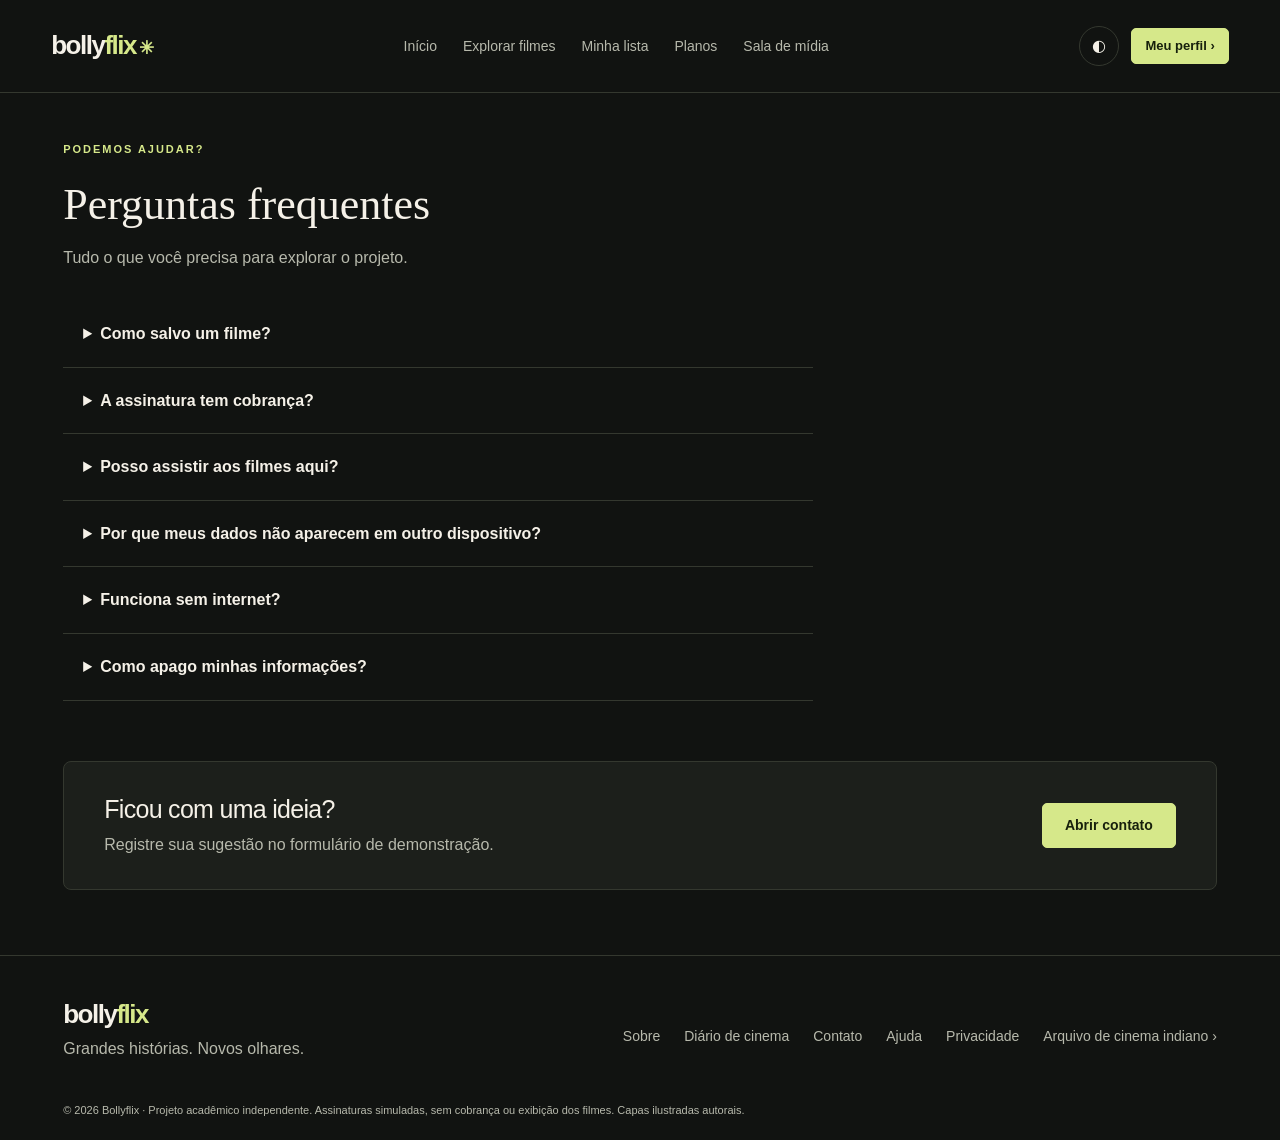
==== ajuda.html @ b646b5c5 "Cria projeto acadêmico Bollyflix com catálogo e persistência local" ====
<!doctype html>
<html lang="pt-BR">
<head>
    <meta charset="utf-8">
    <meta name="viewport" content="width=device-width, initial-scale=1">
    <meta name="description" content="Bollyflix: descubra histórias do cinema indiano. Projeto estudantil de catálogo e assinaturas simuladas.">
    <title>Ajuda · Bollyflix</title>
    <link rel="stylesheet" href="vendor/bootstrap.min.css">
    <link rel="stylesheet" href="css/style.css">
    <style>.page-kicker { letter-spacing: .18em; text-transform: uppercase; }</style>
    <script src="js/data.js" defer></script>
    <script src="js/app.js" defer></script>
</head>
<body>
    <a class="skip" href="#principal">Pular para o conteúdo</a>
    <header id="cabecalho"></header>
    <main id="principal" class="container" tabindex="-1"></main>
    <footer id="rodape"></footer>
    <div id="aviso" class="toast-message" role="status" aria-live="polite"></div>
    <noscript>Ative o JavaScript para acessar o catálogo e os recursos locais do Bollyflix.</noscript>
</body>
</html>
---- css/style.css ----
:root{--bg:#111311;--surface:#1c1f1b;--text:#f5f1e8;--muted:#b7b9ac;--line:#34382f;--accent:#d6e88a;--ink:#17200c;--danger:#ffb3aa;color-scheme:dark}*{box-sizing:border-box}body{margin:0;background:var(--bg);color:var(--text);font-family:Arial,Helvetica,sans-serif;font-size:16px;line-height:1.6}body.light{--bg:#f4f3eb;--surface:#e8e9df;--text:#1c251b;--muted:#515c4b;--line:#c4cbb9;--accent:#516a1c;--ink:#fff;--danger:#a2251d;color-scheme:light}a{color:inherit;text-decoration:none}a:hover{color:var(--accent)}button,input,select,textarea{font:inherit}button,a,input,select,textarea{touch-action:manipulation}button{cursor:pointer}.container{width:min(1280px,92%);margin:auto;max-width:1280px}header{border-bottom:1px solid var(--line)}.navbar{display:flex;align-items:center;justify-content:space-between;gap:24px;min-height:92px;padding:16px 0}.brand{font-weight:900;font-size:26px;letter-spacing:-1.5px}.brand span{color:var(--accent)}nav{display:flex;align-items:center;gap:26px}nav a{font-size:14px;color:var(--muted)}nav a[aria-current=page]{color:var(--text);border-bottom:2px solid var(--accent)}.nav-tools{display:flex;gap:12px;align-items:center}.theme{border:1px solid var(--line);background:transparent;color:var(--text);border-radius:50%;width:40px;height:40px}.btn,.button{display:inline-block;border:1px solid var(--accent);background:var(--accent);color:var(--ink);padding:11px 22px;border-radius:5px;font-weight:700;font-size:14px;text-align:center}.btn:hover,.button:hover{background:var(--text);color:var(--bg);border-color:var(--text)}.secondary{background:transparent;color:var(--text);border-color:var(--line)}.small{padding:7px 13px;font-size:13px}.hero{display:grid;grid-template-columns:1.05fr 1fr;gap:60px;align-items:center;padding:70px 0 55px}.page-kicker{color:var(--accent);font-size:11px;font-weight:700;margin-bottom:20px}.hero h1{font-family:Georgia,serif;font-size:clamp(42px,5.5vw,76px);line-height:1.06;letter-spacing:-2px;max-width:650px;margin:0 0 25px}.hero h1 em{font-weight:400;color:var(--accent)}.hero p{color:var(--muted);max-width:480px}.actions{display:flex;flex-wrap:wrap;gap:12px;margin-top:28px}.hero-art{position:relative;display:flex;align-items:center;justify-content:center;height:460px;background:radial-gradient(ellipse,#454b2b 0,transparent 68%);overflow:hidden}.hero-art img{width:46%;border:1px solid #ffffff22;border-radius:7px;box-shadow:0 25px 60px #0008;transform:rotate(-10deg);position:relative}.hero-art img+img{transform:rotate(12deg);margin-left:-35px;margin-top:35px}.hero-caption{position:absolute;bottom:2px;font-size:10px;letter-spacing:3px;color:var(--muted)}.stats{display:flex;gap:40px;margin-top:38px;color:var(--muted);font-size:12px}.stats strong{display:block;color:var(--text);font-size:23px}.section-head{display:flex;align-items:center;justify-content:space-between;gap:20px;margin:35px 0 24px}h2{font-size:25px;letter-spacing:-.7px}h3{font-size:19px}p{margin-top:0}.grid{display:grid;grid-template-columns:repeat(4,minmax(0,1fr));gap:25px}.card{background:transparent;color:var(--text);border:0;min-width:0}.poster{display:block;position:relative;overflow:hidden;border-radius:6px;background:var(--surface)}.poster img{width:100%;aspect-ratio:6/8.5;object-fit:cover;transition:transform .3s}.poster:hover img{transform:scale(1.035)}.badge-genre{position:absolute;left:12px;top:12px;font-size:10px;background:#111b;color:#fff;padding:3px 10px;border:1px solid #ffffff44;border-radius:20px}.film-info{display:flex;align-items:start;justify-content:space-between;gap:10px;margin-top:15px}.film-info h3{margin:0 0 3px}.meta{color:var(--muted);font-size:12px}.heart{background:none;border:1px solid var(--line);color:var(--text);border-radius:50%;min-width:34px;height:34px}.heart[aria-pressed=true]{background:var(--accent);color:var(--ink)}.description{color:var(--muted);font-size:13px;margin-top:12px}.band{margin:60px 0;padding:32px 40px;border:1px solid var(--line);border-radius:8px;display:flex;align-items:center;justify-content:space-between;gap:25px;background:var(--surface)}.band h2{margin-top:0}.band p{color:var(--muted);margin-bottom:0}.page-title{padding-top:48px;margin-bottom:30px}.page-title h1{font-family:Georgia,serif;font-size:44px;margin:0 0 14px}.page-title p{color:var(--muted);max-width:720px}.filters{display:flex;gap:16px;align-items:end;flex-wrap:wrap;margin-bottom:25px}.filters label{flex:1;min-width:180px}label{display:block;font-size:14px;margin-bottom:16px}input,select,textarea,.form-control,.form-select{display:block;width:100%;margin-top:8px;border:1px solid var(--line);background:var(--surface);color:var(--text);border-radius:5px;padding:12px}input::placeholder,textarea::placeholder{color:var(--muted)}input:hover,select:hover,textarea:hover{border-color:var(--muted)}input:focus,textarea:focus,select:focus{outline:2px solid var(--accent);outline-offset:3px;background:var(--surface);color:var(--text)}input:invalid:not(:placeholder-shown),textarea:invalid:not(:placeholder-shown){border-color:var(--danger)}:focus-visible{outline:2px solid var(--accent);outline-offset:4px}.panel{background:var(--surface);border:1px solid var(--line);border-radius:8px;padding:28px;margin-bottom:24px}.two-col{display:grid;grid-template-columns:1fr 1fr;gap:30px}.narrow{max-width:750px}.muted{color:var(--muted)}.empty{padding:50px;text-align:center;border:1px dashed var(--line);border-radius:8px}.plans{display:grid;grid-template-columns:repeat(3,1fr);gap:24px}.plan{position:relative;padding:30px;background:var(--surface);border:1px solid var(--line);border-radius:8px}.plan.featured{border-color:var(--accent)}.price{font-size:35px;font-weight:bold}.price small{font-size:13px;font-weight:400;color:var(--muted)}.plan ul{padding-left:20px;color:var(--muted);min-height:120px}.table-wrap{overflow-x:auto;margin:30px 0}table{width:100%;border-collapse:collapse;min-width:560px}th,td{text-align:left;border-bottom:1px solid var(--line);padding:16px}th{color:var(--accent)}.detail{display:grid;grid-template-columns:320px 1fr;gap:55px;margin:50px 0}.detail img{width:100%;border-radius:8px}.detail h1{font-family:Georgia,serif;font-size:60px}.chips{display:flex;gap:14px;flex-wrap:wrap;margin:20px 0}.chips span{border:1px solid var(--line);padding:4px 12px;font-size:13px;border-radius:4px}video,audio{width:100%;margin:18px 0}video{background:#000;max-height:420px}details{padding:20px;border-bottom:1px solid var(--line)}summary{cursor:pointer;font-weight:bold}details p{margin-top:15px;color:var(--muted)}footer{border-top:1px solid var(--line);margin-top:65px;padding:38px 0 20px}.footer-top{display:flex;justify-content:space-between;gap:30px}.footer-links{display:flex;gap:24px;flex-wrap:wrap;font-size:13px;color:var(--muted)}.fine{font-size:11px;color:var(--muted);padding-top:25px}.toast-message{position:fixed;bottom:24px;right:24px;background:var(--accent);color:var(--ink);padding:15px 24px;z-index:100;max-width:90%;border-radius:6px;display:none}.toast-message.visible{display:block}.skip{position:absolute;top:-70px;background:var(--accent);color:var(--ink);padding:12px;z-index:200}.skip:focus{top:0}.alert{background:var(--surface);color:var(--text);border:1px solid var(--line);padding:16px;border-radius:5px}.status{color:var(--accent);margin-top:14px}.note-text{white-space:pre-wrap;overflow-wrap:anywhere}#saudacao{font-size:22px}main{min-height:60vh}@media(max-width:900px){.navbar{flex-wrap:wrap;gap:12px}nav{order:3;width:100%;overflow:auto;gap:22px;padding:10px 0}.hero{gap:15px}.hero-art{height:360px}.grid{grid-template-columns:repeat(3,1fr)}.plans{gap:12px}.plan{padding:20px}.detail{grid-template-columns:250px 1fr;gap:25px}}@media(max-width:600px){.hero{grid-template-columns:1fr;padding-top:38px}.hero h1{font-size:49px}.hero-art{height:310px}.hero-art img{width:36%;max-height:270px}.grid{grid-template-columns:repeat(2,minmax(0,1fr));gap:22px 15px}.section-head h2{font-size:21px}.band{padding:25px;display:block}.band .btn{margin-top:20px}.two-col,.plans,.detail{grid-template-columns:1fr}.detail img{max-width:260px;margin:auto}.detail h1{font-size:42px}.footer-top{display:block}.footer-links{margin-top:20px}.page-title h1{font-size:36px}.stats{gap:30px}.nav-tools .btn{padding:8px 12px}.panel{padding:20px}}
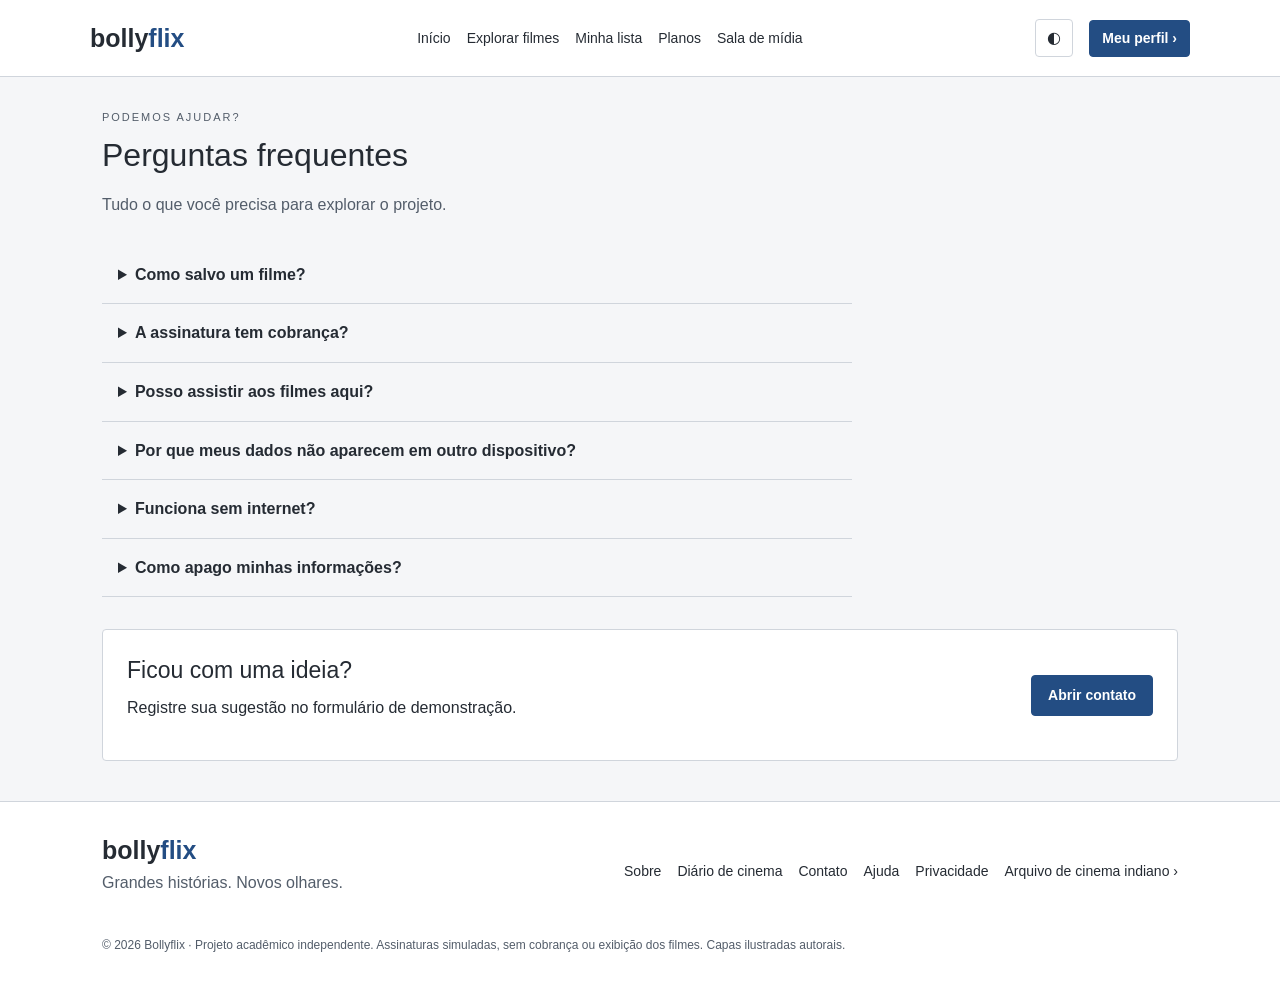
==== commit 961e470e: "Simplifica visual acadêmico e adiciona salvamento de links de prévias" ====
--- a/ajuda.html
+++ b/ajuda.html
@@ -19,4 +19,4 @@
     <div id="aviso" class="toast-message" role="status" aria-live="polite"></div>
     <noscript>Ative o JavaScript para acessar o catálogo e os recursos locais do Bollyflix.</noscript>
 </body>
-</html>+</html>
--- a/css/style.css
+++ b/css/style.css
@@ -1 +1,134 @@
-:root{--bg:#111311;--surface:#1c1f1b;--text:#f5f1e8;--muted:#b7b9ac;--line:#34382f;--accent:#d6e88a;--ink:#17200c;--danger:#ffb3aa;color-scheme:dark}*{box-sizing:border-box}body{margin:0;background:var(--bg);color:var(--text);font-family:Arial,Helvetica,sans-serif;font-size:16px;line-height:1.6}body.light{--bg:#f4f3eb;--surface:#e8e9df;--text:#1c251b;--muted:#515c4b;--line:#c4cbb9;--accent:#516a1c;--ink:#fff;--danger:#a2251d;color-scheme:light}a{color:inherit;text-decoration:none}a:hover{color:var(--accent)}button,input,select,textarea{font:inherit}button,a,input,select,textarea{touch-action:manipulation}button{cursor:pointer}.container{width:min(1280px,92%);margin:auto;max-width:1280px}header{border-bottom:1px solid var(--line)}.navbar{display:flex;align-items:center;justify-content:space-between;gap:24px;min-height:92px;padding:16px 0}.brand{font-weight:900;font-size:26px;letter-spacing:-1.5px}.brand span{color:var(--accent)}nav{display:flex;align-items:center;gap:26px}nav a{font-size:14px;color:var(--muted)}nav a[aria-current=page]{color:var(--text);border-bottom:2px solid var(--accent)}.nav-tools{display:flex;gap:12px;align-items:center}.theme{border:1px solid var(--line);background:transparent;color:var(--text);border-radius:50%;width:40px;height:40px}.btn,.button{display:inline-block;border:1px solid var(--accent);background:var(--accent);color:var(--ink);padding:11px 22px;border-radius:5px;font-weight:700;font-size:14px;text-align:center}.btn:hover,.button:hover{background:var(--text);color:var(--bg);border-color:var(--text)}.secondary{background:transparent;color:var(--text);border-color:var(--line)}.small{padding:7px 13px;font-size:13px}.hero{display:grid;grid-template-columns:1.05fr 1fr;gap:60px;align-items:center;padding:70px 0 55px}.page-kicker{color:var(--accent);font-size:11px;font-weight:700;margin-bottom:20px}.hero h1{font-family:Georgia,serif;font-size:clamp(42px,5.5vw,76px);line-height:1.06;letter-spacing:-2px;max-width:650px;margin:0 0 25px}.hero h1 em{font-weight:400;color:var(--accent)}.hero p{color:var(--muted);max-width:480px}.actions{display:flex;flex-wrap:wrap;gap:12px;margin-top:28px}.hero-art{position:relative;display:flex;align-items:center;justify-content:center;height:460px;background:radial-gradient(ellipse,#454b2b 0,transparent 68%);overflow:hidden}.hero-art img{width:46%;border:1px solid #ffffff22;border-radius:7px;box-shadow:0 25px 60px #0008;transform:rotate(-10deg);position:relative}.hero-art img+img{transform:rotate(12deg);margin-left:-35px;margin-top:35px}.hero-caption{position:absolute;bottom:2px;font-size:10px;letter-spacing:3px;color:var(--muted)}.stats{display:flex;gap:40px;margin-top:38px;color:var(--muted);font-size:12px}.stats strong{display:block;color:var(--text);font-size:23px}.section-head{display:flex;align-items:center;justify-content:space-between;gap:20px;margin:35px 0 24px}h2{font-size:25px;letter-spacing:-.7px}h3{font-size:19px}p{margin-top:0}.grid{display:grid;grid-template-columns:repeat(4,minmax(0,1fr));gap:25px}.card{background:transparent;color:var(--text);border:0;min-width:0}.poster{display:block;position:relative;overflow:hidden;border-radius:6px;background:var(--surface)}.poster img{width:100%;aspect-ratio:6/8.5;object-fit:cover;transition:transform .3s}.poster:hover img{transform:scale(1.035)}.badge-genre{position:absolute;left:12px;top:12px;font-size:10px;background:#111b;color:#fff;padding:3px 10px;border:1px solid #ffffff44;border-radius:20px}.film-info{display:flex;align-items:start;justify-content:space-between;gap:10px;margin-top:15px}.film-info h3{margin:0 0 3px}.meta{color:var(--muted);font-size:12px}.heart{background:none;border:1px solid var(--line);color:var(--text);border-radius:50%;min-width:34px;height:34px}.heart[aria-pressed=true]{background:var(--accent);color:var(--ink)}.description{color:var(--muted);font-size:13px;margin-top:12px}.band{margin:60px 0;padding:32px 40px;border:1px solid var(--line);border-radius:8px;display:flex;align-items:center;justify-content:space-between;gap:25px;background:var(--surface)}.band h2{margin-top:0}.band p{color:var(--muted);margin-bottom:0}.page-title{padding-top:48px;margin-bottom:30px}.page-title h1{font-family:Georgia,serif;font-size:44px;margin:0 0 14px}.page-title p{color:var(--muted);max-width:720px}.filters{display:flex;gap:16px;align-items:end;flex-wrap:wrap;margin-bottom:25px}.filters label{flex:1;min-width:180px}label{display:block;font-size:14px;margin-bottom:16px}input,select,textarea,.form-control,.form-select{display:block;width:100%;margin-top:8px;border:1px solid var(--line);background:var(--surface);color:var(--text);border-radius:5px;padding:12px}input::placeholder,textarea::placeholder{color:var(--muted)}input:hover,select:hover,textarea:hover{border-color:var(--muted)}input:focus,textarea:focus,select:focus{outline:2px solid var(--accent);outline-offset:3px;background:var(--surface);color:var(--text)}input:invalid:not(:placeholder-shown),textarea:invalid:not(:placeholder-shown){border-color:var(--danger)}:focus-visible{outline:2px solid var(--accent);outline-offset:4px}.panel{background:var(--surface);border:1px solid var(--line);border-radius:8px;padding:28px;margin-bottom:24px}.two-col{display:grid;grid-template-columns:1fr 1fr;gap:30px}.narrow{max-width:750px}.muted{color:var(--muted)}.empty{padding:50px;text-align:center;border:1px dashed var(--line);border-radius:8px}.plans{display:grid;grid-template-columns:repeat(3,1fr);gap:24px}.plan{position:relative;padding:30px;background:var(--surface);border:1px solid var(--line);border-radius:8px}.plan.featured{border-color:var(--accent)}.price{font-size:35px;font-weight:bold}.price small{font-size:13px;font-weight:400;color:var(--muted)}.plan ul{padding-left:20px;color:var(--muted);min-height:120px}.table-wrap{overflow-x:auto;margin:30px 0}table{width:100%;border-collapse:collapse;min-width:560px}th,td{text-align:left;border-bottom:1px solid var(--line);padding:16px}th{color:var(--accent)}.detail{display:grid;grid-template-columns:320px 1fr;gap:55px;margin:50px 0}.detail img{width:100%;border-radius:8px}.detail h1{font-family:Georgia,serif;font-size:60px}.chips{display:flex;gap:14px;flex-wrap:wrap;margin:20px 0}.chips span{border:1px solid var(--line);padding:4px 12px;font-size:13px;border-radius:4px}video,audio{width:100%;margin:18px 0}video{background:#000;max-height:420px}details{padding:20px;border-bottom:1px solid var(--line)}summary{cursor:pointer;font-weight:bold}details p{margin-top:15px;color:var(--muted)}footer{border-top:1px solid var(--line);margin-top:65px;padding:38px 0 20px}.footer-top{display:flex;justify-content:space-between;gap:30px}.footer-links{display:flex;gap:24px;flex-wrap:wrap;font-size:13px;color:var(--muted)}.fine{font-size:11px;color:var(--muted);padding-top:25px}.toast-message{position:fixed;bottom:24px;right:24px;background:var(--accent);color:var(--ink);padding:15px 24px;z-index:100;max-width:90%;border-radius:6px;display:none}.toast-message.visible{display:block}.skip{position:absolute;top:-70px;background:var(--accent);color:var(--ink);padding:12px;z-index:200}.skip:focus{top:0}.alert{background:var(--surface);color:var(--text);border:1px solid var(--line);padding:16px;border-radius:5px}.status{color:var(--accent);margin-top:14px}.note-text{white-space:pre-wrap;overflow-wrap:anywhere}#saudacao{font-size:22px}main{min-height:60vh}@media(max-width:900px){.navbar{flex-wrap:wrap;gap:12px}nav{order:3;width:100%;overflow:auto;gap:22px;padding:10px 0}.hero{gap:15px}.hero-art{height:360px}.grid{grid-template-columns:repeat(3,1fr)}.plans{gap:12px}.plan{padding:20px}.detail{grid-template-columns:250px 1fr;gap:25px}}@media(max-width:600px){.hero{grid-template-columns:1fr;padding-top:38px}.hero h1{font-size:49px}.hero-art{height:310px}.hero-art img{width:36%;max-height:270px}.grid{grid-template-columns:repeat(2,minmax(0,1fr));gap:22px 15px}.section-head h2{font-size:21px}.band{padding:25px;display:block}.band .btn{margin-top:20px}.two-col,.plans,.detail{grid-template-columns:1fr}.detail img{max-width:260px;margin:auto}.detail h1{font-size:42px}.footer-top{display:block}.footer-links{margin-top:20px}.page-title h1{font-size:36px}.stats{gap:30px}.nav-tools .btn{padding:8px 12px}.panel{padding:20px}}
+:root {
+    --bg: #20242a;
+    --surface: #2b3038;
+    --text: #f1f3f5;
+    --muted: #c0c7d0;
+    --line: #555e6b;
+    --accent: #a9caff;
+    --ink: #152237;
+    --danger: #ffb4b4;
+    color-scheme: dark;
+}
+body.light {
+    --bg: #f5f6f8;
+    --surface: #ffffff;
+    --text: #252b33;
+    --muted: #535d6a;
+    --line: #d0d5dc;
+    --accent: #234d83;
+    --ink: #ffffff;
+    --danger: #b22424;
+    color-scheme: light;
+}
+* { box-sizing: border-box; }
+body { margin: 0; background: var(--bg); color: var(--text); font: 16px/1.6 Arial, sans-serif; }
+a { color: var(--accent); text-decoration: underline; text-underline-offset: 3px; }
+a:hover { color: var(--text); }
+button, input, select, textarea { font: inherit; }
+button { cursor: pointer; }
+.container { width: min(1100px, 92%); max-width: 1100px; margin: auto; }
+header { background: var(--surface); border-bottom: 1px solid var(--line); }
+.navbar { display: flex; align-items: center; flex-wrap: wrap; justify-content: space-between; gap: 16px; padding: 18px 0; }
+.brand { color: var(--text); font-size: 25px; font-weight: bold; text-decoration: none; }
+.brand span { color: var(--accent); }
+nav, .nav-tools, .actions, .film-info, .section-head, .footer-top, .footer-links, .filters, .chips { display: flex; gap: 16px; }
+nav { flex-wrap: wrap; align-items: center; }
+nav a { color: var(--text); font-size: 14px; text-decoration: none; }
+nav a:hover, nav a[aria-current=page] { color: var(--accent); text-decoration: underline; }
+.nav-tools { align-items: center; }
+.theme, .heart { border: 1px solid var(--line); background: var(--surface); color: var(--text); border-radius: 4px; min-width: 38px; min-height: 38px; }
+.btn, .button { display: inline-block; border: 1px solid var(--accent); background: var(--accent); color: var(--ink); border-radius: 4px; padding: 9px 16px; font-size: 14px; font-weight: bold; text-decoration: none; }
+.btn:hover, .button:hover { background: var(--text); border-color: var(--text); color: var(--bg); }
+.secondary { background: var(--surface); color: var(--accent); }
+.small { padding: 7px 12px; }
+main { min-height: 65vh; }
+h1 { font-size: 32px; line-height: 1.3; margin: 0 0 16px; }
+h2 { font-size: 23px; line-height: 1.4; }
+h3 { font-size: 19px; }
+p { margin: 0 0 16px; }
+.intro { padding: 36px 0 24px; border-bottom: 1px solid var(--line); }
+.intro p { max-width: 720px; }
+.actions { flex-wrap: wrap; margin: 18px 0; }
+.page-title { padding-top: 32px; margin-bottom: 28px; }
+.page-title p, .muted, .meta, .description, .fine { color: var(--muted); }
+.page-kicker { font-size: 11px; color: var(--muted); margin-bottom: 8px; }
+.section-head { align-items: center; justify-content: space-between; margin: 28px 0 18px; }
+.section-head h2 { margin: 0; }
+.grid { display: grid; grid-template-columns: repeat(4, minmax(0, 1fr)); gap: 20px; }
+.card { min-width: 0; padding: 12px; background: var(--surface); border: 1px solid var(--line); color: var(--text); border-radius: 4px; }
+.poster { position: relative; display: block; }
+.poster img { width: 100%; aspect-ratio: 6 / 8.5; object-fit: cover; border-radius: 2px; }
+.badge-genre { position: absolute; top: 8px; left: 8px; padding: 2px 8px; font-size: 11px; background: #20242a; color: #fff; }
+.film-info { justify-content: space-between; align-items: start; gap: 8px; margin-top: 12px; }
+.film-info h3 { margin: 0 0 5px; font-size: 18px; }
+.film-info a { text-decoration: none; }
+.heart[aria-pressed=true] { background: var(--accent); color: var(--ink); }
+.meta, .description { font-size: 13px; }
+.description { margin: 12px 0 0; }
+.panel, .band, .plan { padding: 24px; background: var(--surface); border: 1px solid var(--line); border-radius: 4px; margin-bottom: 24px; }
+.panel h2, .band h2 { margin-top: 0; }
+.home-info, .band { margin-top: 32px; }
+.band { display: flex; align-items: center; justify-content: space-between; gap: 20px; }
+.two-col { display: grid; grid-template-columns: 1fr 1fr; gap: 24px; }
+.plans { display: grid; grid-template-columns: repeat(3, 1fr); gap: 20px; }
+.plan.featured { border: 2px solid var(--accent); }
+.plan ul { padding-left: 20px; min-height: 120px; }
+.price { font-size: 28px; font-weight: bold; }
+.price small { font-size: 12px; font-weight: normal; }
+.narrow { max-width: 750px; }
+.filters { align-items: end; flex-wrap: wrap; margin-bottom: 20px; }
+.filters label { flex: 1; min-width: 180px; }
+label { display: block; font-size: 14px; margin-bottom: 16px; }
+input, select, textarea, .form-control, .form-select { display: block; width: 100%; padding: 10px; margin-top: 6px; border: 1px solid var(--line); background: var(--surface); color: var(--text); border-radius: 4px; }
+input::placeholder, textarea::placeholder { color: var(--muted); }
+input:hover, select:hover, textarea:hover { border-color: var(--accent); }
+input:focus, select:focus, textarea:focus { outline: 2px solid var(--accent); outline-offset: 2px; background: var(--surface); color: var(--text); }
+input:invalid:not(:placeholder-shown), textarea:invalid:not(:placeholder-shown) { border-color: var(--danger); }
+:focus-visible { outline: 2px solid var(--accent); outline-offset: 3px; }
+.table-wrap { overflow-x: auto; margin: 24px 0; }
+table { width: 100%; border-collapse: collapse; min-width: 540px; }
+th, td { border: 1px solid var(--line); padding: 12px; text-align: left; }
+th { background: var(--surface); }
+caption { color: var(--muted); }
+.detail { display: grid; grid-template-columns: 250px 1fr; gap: 32px; margin: 32px 0; }
+.detail > img { width: 100%; }
+.chips { flex-wrap: wrap; gap: 8px; margin: 18px 0; }
+.chips span { padding: 3px 8px; font-size: 13px; border: 1px solid var(--line); }
+video, audio { width: 100%; margin: 16px 0; }
+video { max-height: 360px; background: #000; }
+.trailer-form { max-width: 650px; margin-top: 24px; }
+#trailer-player iframe { display: block; width: min(100%, 800px); aspect-ratio: 16 / 9; border: 0; margin: 20px 0; }
+details { padding: 16px; border-bottom: 1px solid var(--line); }
+summary { cursor: pointer; font-weight: bold; }
+details p { margin-top: 12px; }
+.empty { padding: 30px; border: 1px dashed var(--line); text-align: center; }
+.alert { background: var(--surface); color: var(--text); border: 1px solid var(--line); border-radius: 4px; padding: 16px; }
+.status { color: var(--accent); margin-top: 14px; }
+.note-text { white-space: pre-wrap; overflow-wrap: anywhere; }
+#saudacao { font-size: 20px; }
+footer { margin-top: 40px; border-top: 1px solid var(--line); padding: 28px 0; background: var(--surface); }
+.footer-top { justify-content: space-between; flex-wrap: wrap; }
+.footer-links { flex-wrap: wrap; max-width: 650px; }
+.fine { font-size: 12px; margin-top: 24px; }
+.toast-message { display: none; position: fixed; bottom: 20px; right: 20px; max-width: 90%; padding: 14px 20px; background: var(--accent); color: var(--ink); border-radius: 4px; z-index: 100; }
+.toast-message.visible { display: block; }
+.skip { position: absolute; top: -70px; padding: 12px; background: var(--accent); color: var(--ink); z-index: 200; }
+.skip:focus { top: 0; }
+@media (max-width: 900px) {
+    header nav { order: 3; width: 100%; }
+    .grid { grid-template-columns: repeat(3, minmax(0, 1fr)); }
+    .plan { padding: 16px; }
+}
+@media (max-width: 600px) {
+    h1 { font-size: 27px; }
+    h2 { font-size: 21px; }
+    .grid { grid-template-columns: repeat(2, minmax(0, 1fr)); gap: 12px; }
+    .card { padding: 10px; }
+    .film-info { flex-wrap: wrap; }
+    .two-col, .plans, .detail { grid-template-columns: 1fr; }
+    .detail > img { max-width: 220px; }
+    .band { display: block; padding: 20px; }
+    .panel { padding: 18px; }
+    .plan ul { min-height: auto; }
+    .section-head { flex-wrap: wrap; gap: 8px; }
+}
